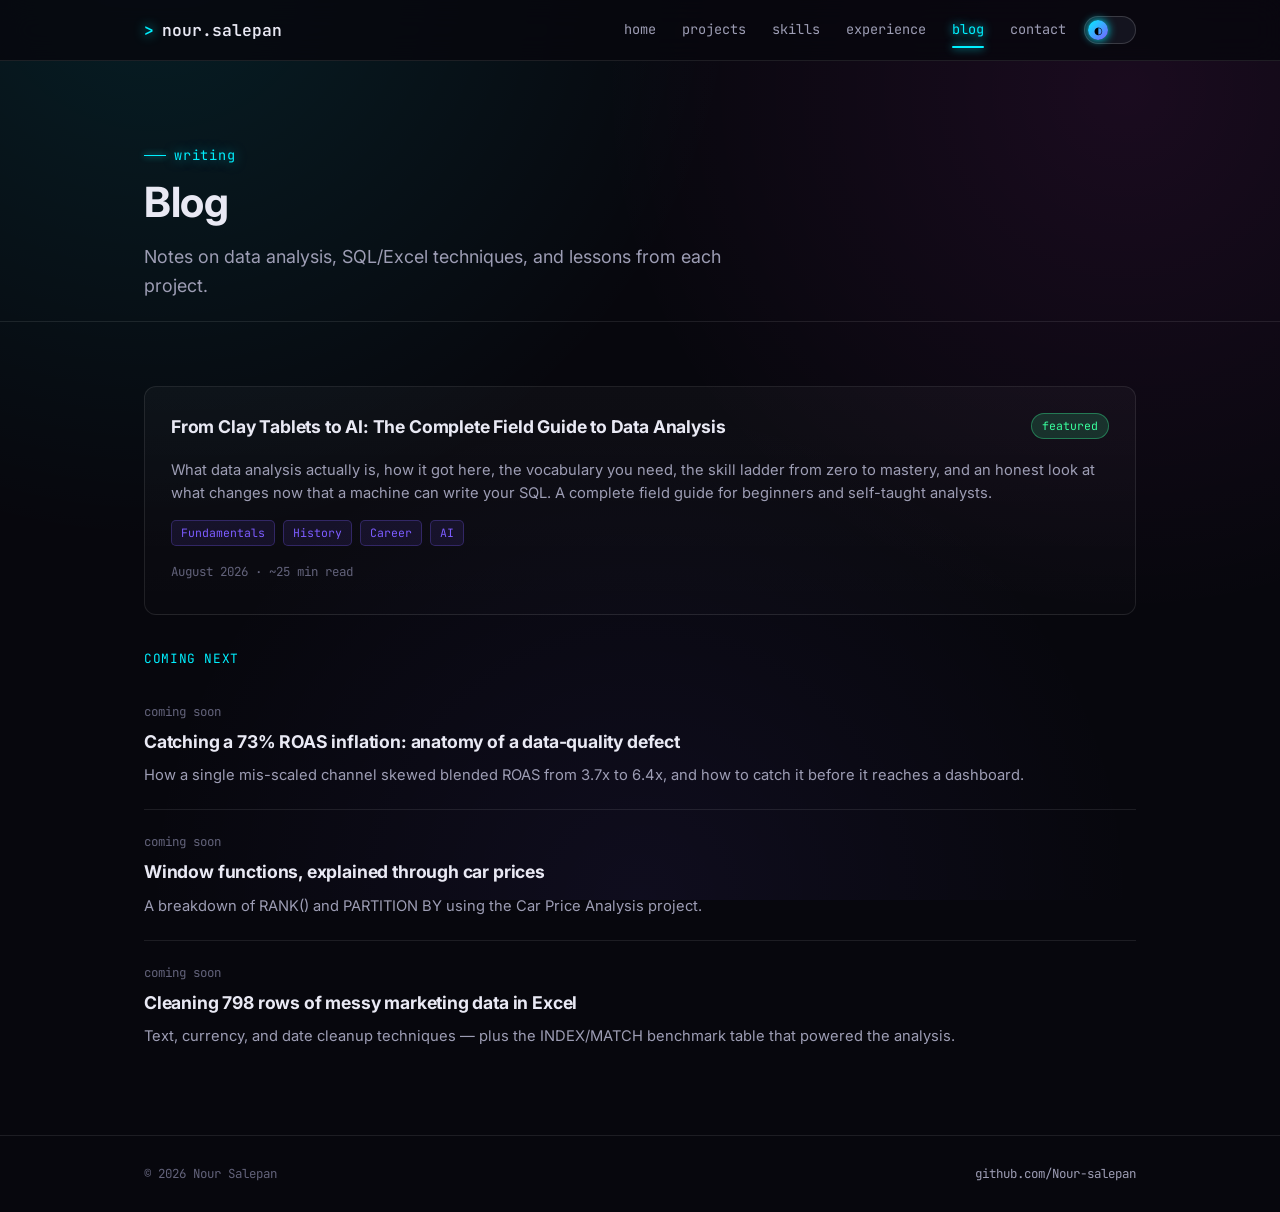
==== blog.html @ 328313ba "added some files" ====
<!DOCTYPE html>
<html lang="en">
<head>
<meta charset="UTF-8">
<meta name="viewport" content="width=device-width, initial-scale=1.0">
<title>Blog — Nour Salepan</title>
<script>(function(){var t=localStorage.getItem('theme');if(t)document.documentElement.setAttribute('data-theme',t);})();</script>
<link rel="preconnect" href="https://fonts.googleapis.com">
<link href="https://fonts.googleapis.com/css2?family=Inter:wght@400;500;600;700;800&family=JetBrains+Mono:wght@400;500;600;700&display=swap" rel="stylesheet">
<link rel="stylesheet" href="styles.css">
</head>
<body>

<header>
  <div class="nav-wrap">
    <a href="index.html" class="logo"><span class="prompt">&gt;</span> nour.salepan</a>
    <button class="nav-toggle" id="navToggle" aria-label="Toggle menu">menu</button>
    <nav>
      <ul id="navList">
        <li><a href="index.html">home</a></li>
        <li><a href="projects.html">projects</a></li>
        <li><a href="skills.html">skills</a></li>
        <li><a href="experience.html">experience</a></li>
        <li><a href="blog.html" class="active">blog</a></li>
        <li><a href="contact.html">contact</a></li>
      </ul>
      <button class="theme-toggle" id="themeToggle" aria-label="Toggle theme"><span class="knob">◐</span></button>
    </nav>
  </div>
</header>

<main>
  <section class="hero" style="padding-bottom: 20px;">
    <div class="container">
      <div class="eyebrow">writing</div>
      <h1>Blog</h1>
      <p class="lead">Notes on data analysis, SQL/Excel techniques, and lessons from each project.</p>
    </div>
  </section>

  <section style="border-bottom: none;">
    <div class="container">

      <a href="post-complete-guide.html" class="card" style="display: block; margin-bottom: 34px;">
        <div class="card-header">
          <h3>From Clay Tablets to AI: The Complete Field Guide to Data Analysis</h3>
          <span class="status">featured</span>
        </div>
        <p>
          What data analysis actually is, how it got here, the vocabulary you need, the skill
          ladder from zero to mastery, and an honest look at what changes now that a machine
          can write your SQL. A complete field guide for beginners and self-taught analysts.
        </p>
        <div class="tag-list">
          <span class="tag-chip">Fundamentals</span>
          <span class="tag-chip">History</span>
          <span class="tag-chip">Career</span>
          <span class="tag-chip">AI</span>
        </div>
        <div class="blog-date">August 2026 · ~25 min read</div>
      </a>

      <div class="case-section-title">Coming next</div>
      <div>
        <div class="blog-item">
          <div class="blog-date">coming soon</div>
          <h3>Catching a 73% ROAS inflation: anatomy of a data-quality defect</h3>
          <p style="font-size: 0.92rem;">How a single mis-scaled channel skewed blended ROAS from 3.7x to 6.4x, and how to catch it before it reaches a dashboard.</p>
        </div>
        <div class="blog-item">
          <div class="blog-date">coming soon</div>
          <h3>Window functions, explained through car prices</h3>
          <p style="font-size: 0.92rem;">A breakdown of RANK() and PARTITION BY using the Car Price Analysis project.</p>
        </div>
        <div class="blog-item">
          <div class="blog-date">coming soon</div>
          <h3>Cleaning 798 rows of messy marketing data in Excel</h3>
          <p style="font-size: 0.92rem;">Text, currency, and date cleanup techniques — plus the INDEX/MATCH benchmark table that powered the analysis.</p>
        </div>
      </div>

    </div>
  </section>
</main>

<footer>
  <div class="container footer-wrap">
    <span>© 2026 Nour Salepan</span>
    <span><a href="https://github.com/Nour-salepan" target="_blank" rel="noopener">github.com/Nour-salepan</a></span>
  </div>
</footer>

<script src="theme.js"></script>
</body>
</html>
---- styles.css ----
/* ===== Nour Salepan — Portfolio | Neon Theme (Light + Dark) ===== */

:root {
  --mono: "JetBrains Mono", "Fira Code", ui-monospace, SFMono-Regular, Menlo, Consolas, monospace;
  --sans: "Inter", -apple-system, BlinkMacSystemFont, "Segoe UI", sans-serif;
  --radius: 12px;
  --max-width: 1040px;

  /* Dark theme (default) */
  --bg: #07070d;
  --bg-alt: #0b0b16;
  --surface: #10101c;
  --surface-2: #14141f;
  --border: rgba(255, 255, 255, 0.09);
  --border-strong: rgba(255, 255, 255, 0.16);
  --text: #e9e9f4;
  --text-dim: #9d9db4;
  --text-faint: #62627a;

  --accent: #00f0ff;      /* cyan */
  --accent-2: #ff3df5;    /* magenta */
  --accent-3: #7c5cff;    /* violet */
  --accent-4: #39ff9d;    /* green */

  --glow-accent: 0 0 20px rgba(0, 240, 255, 0.35);
  --glow-accent-2: 0 0 20px rgba(255, 61, 245, 0.3);
  --glow-soft: 0 0 40px rgba(0, 240, 255, 0.12);

  --card-bg: linear-gradient(180deg, rgba(255,255,255,0.03), rgba(255,255,255,0.01));
}

html[data-theme="light"] {
  --bg: #f3f4fb;
  --bg-alt: #ffffff;
  --surface: #ffffff;
  --surface-2: #f8f8ff;
  --border: rgba(20, 20, 40, 0.1);
  --border-strong: rgba(20, 20, 40, 0.18);
  --text: #14141f;
  --text-dim: #4c4d63;
  --text-faint: #83849c;

  --accent: #0891b2;
  --accent-2: #c026d3;
  --accent-3: #6d28d9;
  --accent-4: #059669;

  --glow-accent: 0 0 20px rgba(8, 145, 178, 0.18);
  --glow-accent-2: 0 0 20px rgba(192, 38, 211, 0.15);
  --glow-soft: 0 0 40px rgba(8, 145, 178, 0.08);

  --card-bg: linear-gradient(180deg, rgba(20,20,40,0.02), rgba(20,20,40,0.005));
}

* { box-sizing: border-box; margin: 0; padding: 0; }

html { scroll-behavior: smooth; }

body {
  background: var(--bg);
  background-image:
    radial-gradient(circle at 12% -5%, rgba(0, 240, 255, 0.10) 0%, transparent 40%),
    radial-gradient(circle at 88% 10%, rgba(255, 61, 245, 0.08) 0%, transparent 38%),
    radial-gradient(circle at 50% 100%, rgba(124, 92, 255, 0.07) 0%, transparent 45%);
  background-attachment: fixed;
  color: var(--text);
  font-family: var(--sans);
  line-height: 1.6;
  min-height: 100vh;
  display: flex;
  flex-direction: column;
  transition: background-color 0.3s ease, color 0.3s ease;
}

a { color: inherit; text-decoration: none; }

.container {
  max-width: var(--max-width);
  margin: 0 auto;
  padding: 0 24px;
  width: 100%;
}

::selection { background: var(--accent); color: #06060c; }

/* ===== Header / Nav ===== */
header {
  border-bottom: 1px solid var(--border);
  background: color-mix(in srgb, var(--bg) 80%, transparent);
  backdrop-filter: blur(14px);
  position: sticky;
  top: 0;
  z-index: 100;
}

.nav-wrap {
  max-width: var(--max-width);
  margin: 0 auto;
  padding: 16px 24px;
  display: flex;
  align-items: center;
  justify-content: space-between;
  gap: 16px;
}

.logo {
  font-family: var(--mono);
  font-size: 1.02rem;
  font-weight: 600;
  color: var(--text);
  display: flex;
  align-items: center;
  gap: 8px;
  white-space: nowrap;
}

.logo .prompt {
  color: var(--accent);
  text-shadow: 0 0 12px var(--accent);
}

nav { display: flex; align-items: center; gap: 18px; }

nav ul {
  list-style: none;
  display: flex;
  gap: 26px;
  font-family: var(--mono);
  font-size: 0.85rem;
}

nav a {
  color: var(--text-dim);
  transition: color 0.15s ease;
  position: relative;
  padding: 4px 0;
}

nav a:hover { color: var(--text); }

nav a.active { color: var(--accent); text-shadow: 0 0 10px var(--accent); }

nav a.active::after {
  content: "";
  position: absolute;
  left: 0;
  right: 0;
  bottom: -6px;
  height: 2px;
  background: var(--accent);
  border-radius: 2px;
  box-shadow: 0 0 8px var(--accent);
}

.nav-toggle {
  display: none;
  background: none;
  border: 1px solid var(--border);
  color: var(--text);
  border-radius: 6px;
  padding: 6px 10px;
  font-family: var(--mono);
  cursor: pointer;
}

/* Theme toggle switch */
.theme-toggle {
  position: relative;
  width: 52px;
  height: 28px;
  border-radius: 20px;
  border: 1px solid var(--border-strong);
  background: var(--surface-2);
  cursor: pointer;
  flex-shrink: 0;
  display: flex;
  align-items: center;
  padding: 3px;
  transition: box-shadow 0.2s ease;
}

.theme-toggle:hover { box-shadow: var(--glow-accent); }

.theme-toggle .knob {
  width: 20px;
  height: 20px;
  border-radius: 50%;
  background: linear-gradient(135deg, var(--accent), var(--accent-3));
  box-shadow: 0 0 10px var(--accent);
  transition: transform 0.25s cubic-bezier(.4,0,.2,1);
  display: flex;
  align-items: center;
  justify-content: center;
  font-size: 0.65rem;
}

html[data-theme="light"] .theme-toggle .knob { transform: translateX(24px); }

/* ===== Main / sections ===== */
main { flex: 1; }

section {
  padding: 64px 0;
  border-bottom: 1px solid var(--border);
}

section:last-of-type { border-bottom: none; }

.eyebrow {
  font-family: var(--mono);
  color: var(--accent);
  font-size: 0.85rem;
  letter-spacing: 0.06em;
  margin-bottom: 12px;
  display: flex;
  align-items: center;
  gap: 8px;
  text-shadow: 0 0 12px color-mix(in srgb, var(--accent) 50%, transparent);
}

.eyebrow::before {
  content: "";
  width: 22px;
  height: 1px;
  background: var(--accent);
  box-shadow: 0 0 6px var(--accent);
}

h1, h2, h3 {
  font-weight: 700;
  letter-spacing: -0.01em;
  color: var(--text);
}

h1 { font-size: 2.6rem; line-height: 1.12; margin-bottom: 18px; }
h2 { font-size: 1.7rem; margin-bottom: 28px; }
h3 { font-size: 1.1rem; margin-bottom: 8px; }

p { color: var(--text-dim); }

.lead {
  font-size: 1.12rem;
  color: var(--text-dim);
  max-width: 640px;
}

.gradient-text {
  background: linear-gradient(90deg, var(--accent), var(--accent-3) 45%, var(--accent-2));
  background-size: 200% auto;
  -webkit-background-clip: text;
  background-clip: text;
  color: transparent;
  animation: gradientShift 6s ease-in-out infinite;
}

@keyframes gradientShift {
  0%, 100% { background-position: 0% center; }
  50% { background-position: 100% center; }
}

@keyframes fadeInUp {
  from { opacity: 0; transform: translateY(14px); }
  to { opacity: 1; transform: translateY(0); }
}

.fade-in { animation: fadeInUp 0.6s ease both; }

@keyframes floatY {
  0%, 100% { transform: translateY(0px); }
  50% { transform: translateY(-8px); }
}

@keyframes pulseGlow {
  0%, 100% { opacity: 0.5; }
  50% { opacity: 1; }
}

/* ===== Hero ===== */
.hero {
  padding: 84px 0 60px;
  position: relative;
}

.hero .tag {
  font-family: var(--mono);
  color: var(--accent);
  font-size: 0.95rem;
  margin-bottom: 16px;
}

.hero .location {
  font-family: var(--mono);
  font-size: 0.82rem;
  color: var(--text-faint);
  margin-top: 22px;
  display: flex;
  align-items: center;
  gap: 8px;
}

.dot-live {
  width: 7px;
  height: 7px;
  border-radius: 50%;
  background: var(--accent-4);
  box-shadow: 0 0 8px var(--accent-4);
  animation: pulseGlow 2s ease-in-out infinite;
}

.btn-row {
  display: flex;
  gap: 14px;
  margin-top: 32px;
  flex-wrap: wrap;
}

.btn {
  font-family: var(--mono);
  font-size: 0.88rem;
  padding: 12px 22px;
  border-radius: var(--radius);
  border: 1px solid var(--border-strong);
  transition: all 0.2s ease;
  display: inline-flex;
  align-items: center;
  gap: 8px;
  position: relative;
  overflow: hidden;
}

.btn-primary {
  background: linear-gradient(135deg, var(--accent), var(--accent-3));
  color: #050508;
  border-color: transparent;
  font-weight: 700;
  box-shadow: 0 0 0 rgba(0,240,255,0);
}

.btn-primary:hover {
  box-shadow: 0 0 26px color-mix(in srgb, var(--accent) 55%, transparent);
  transform: translateY(-2px);
}

.btn-outline { color: var(--text); }

.btn-outline:hover {
  border-color: var(--accent);
  color: var(--accent);
  box-shadow: var(--glow-accent);
  transform: translateY(-2px);
}

/* Stat strip */
.stat-grid {
  display: grid;
  grid-template-columns: repeat(4, 1fr);
  gap: 16px;
  margin-top: 52px;
}

.stat-card {
  background: var(--card-bg);
  border: 1px solid var(--border);
  border-radius: var(--radius);
  padding: 20px 18px;
  text-align: left;
  transition: border-color 0.2s ease, transform 0.2s ease, box-shadow 0.2s ease;
}

.stat-card:hover {
  transform: translateY(-3px);
  border-color: color-mix(in srgb, var(--accent) 45%, var(--border));
  box-shadow: var(--glow-soft);
}

.stat-num {
  font-family: var(--mono);
  font-size: 1.5rem;
  font-weight: 700;
  color: var(--accent);
  text-shadow: 0 0 16px color-mix(in srgb, var(--accent) 45%, transparent);
}

.stat-label {
  font-size: 0.78rem;
  color: var(--text-faint);
  margin-top: 4px;
  font-family: var(--mono);
}

/* ===== Cards / grids ===== */
.grid {
  display: grid;
  grid-template-columns: repeat(2, 1fr);
  gap: 20px;
}

.card {
  background: var(--card-bg);
  border: 1px solid var(--border);
  border-radius: var(--radius);
  padding: 26px;
  transition: border-color 0.2s ease, transform 0.2s ease, box-shadow 0.2s ease;
  position: relative;
}

.card:hover {
  border-color: color-mix(in srgb, var(--accent) 50%, var(--border));
  transform: translateY(-4px);
  box-shadow: var(--glow-soft);
}

.card-header {
  display: flex;
  justify-content: space-between;
  align-items: flex-start;
  margin-bottom: 10px;
  gap: 10px;
}

.card .status {
  font-family: var(--mono);
  font-size: 0.72rem;
  padding: 3px 10px;
  border-radius: 20px;
  background: color-mix(in srgb, var(--accent-4) 15%, transparent);
  color: var(--accent-4);
  border: 1px solid color-mix(in srgb, var(--accent-4) 35%, transparent);
  white-space: nowrap;
}

.card .status.ongoing {
  background: color-mix(in srgb, var(--accent-3) 15%, transparent);
  color: var(--accent-3);
  border-color: color-mix(in srgb, var(--accent-3) 35%, transparent);
}

.card p { font-size: 0.92rem; margin-bottom: 14px; }

.tag-list {
  display: flex;
  flex-wrap: wrap;
  gap: 8px;
  margin-bottom: 16px;
}

.tag-chip {
  font-family: var(--mono);
  font-size: 0.72rem;
  color: var(--accent-3);
  background: color-mix(in srgb, var(--accent-3) 10%, transparent);
  border: 1px solid color-mix(in srgb, var(--accent-3) 28%, transparent);
  padding: 3px 9px;
  border-radius: 5px;
  transition: box-shadow 0.15s ease;
}

.tag-chip:hover { box-shadow: 0 0 10px color-mix(in srgb, var(--accent-3) 45%, transparent); }

.card-links { display: flex; gap: 16px; flex-wrap: wrap; }

.card-links a {
  font-family: var(--mono);
  font-size: 0.82rem;
  color: var(--text);
  border-bottom: 1px solid var(--text-faint);
  padding-bottom: 1px;
  transition: color 0.15s ease, border-color 0.15s ease, text-shadow 0.15s ease;
}

.card-links a:hover {
  color: var(--accent);
  border-color: var(--accent);
  text-shadow: 0 0 10px color-mix(in srgb, var(--accent) 60%, transparent);
}

/* ===== Case study / project detail ===== */
.case-study {
  background: var(--card-bg);
  border: 1px solid var(--border);
  border-radius: 16px;
  padding: 36px;
  margin-bottom: 32px;
  position: relative;
  overflow: hidden;
}

.case-study::before {
  content: "";
  position: absolute;
  top: -60%;
  right: -20%;
  width: 60%;
  height: 220%;
  background: radial-gradient(circle, color-mix(in srgb, var(--accent) 12%, transparent), transparent 70%);
  pointer-events: none;
}

.case-header {
  display: flex;
  justify-content: space-between;
  align-items: flex-start;
  gap: 16px;
  margin-bottom: 8px;
  flex-wrap: wrap;
}

.case-header h3 { font-size: 1.35rem; margin-bottom: 4px; }

.case-meta {
  font-family: var(--mono);
  font-size: 0.78rem;
  color: var(--text-faint);
  margin-bottom: 20px;
}

.metrics-grid {
  display: grid;
  grid-template-columns: repeat(4, 1fr);
  gap: 14px;
  margin: 24px 0;
}

.metric-box {
  background: var(--surface-2);
  border: 1px solid var(--border);
  border-radius: 10px;
  padding: 16px 14px;
  text-align: center;
  transition: transform 0.2s ease, box-shadow 0.2s ease;
}

.metric-box:hover {
  transform: translateY(-3px) scale(1.02);
  box-shadow: var(--glow-soft);
}

.metric-num {
  font-family: var(--mono);
  font-weight: 700;
  font-size: 1.3rem;
  color: var(--accent-2);
  text-shadow: 0 0 14px color-mix(in srgb, var(--accent-2) 45%, transparent);
  display: block;
}

.metric-label {
  font-size: 0.72rem;
  color: var(--text-faint);
  margin-top: 4px;
}

.case-section-title {
  font-family: var(--mono);
  font-size: 0.8rem;
  color: var(--accent);
  text-transform: uppercase;
  letter-spacing: 0.05em;
  margin: 22px 0 10px;
}

.finding-list {
  list-style: none;
  display: flex;
  flex-direction: column;
  gap: 12px;
}

.finding-list li {
  padding-left: 22px;
  position: relative;
  font-size: 0.93rem;
  color: var(--text-dim);
}

.finding-list li::before {
  content: "▹";
  position: absolute;
  left: 0;
  color: var(--accent);
  text-shadow: 0 0 8px var(--accent);
}

.finding-list strong { color: var(--text); }

.callout {
  background: color-mix(in srgb, var(--accent-2) 8%, var(--surface-2));
  border: 1px solid color-mix(in srgb, var(--accent-2) 30%, transparent);
  border-radius: 10px;
  padding: 16px 18px;
  margin: 18px 0;
  font-size: 0.9rem;
}

.callout strong { color: var(--accent-2); }

/* ===== Skills page ===== */
.tool-grid {
  display: grid;
  grid-template-columns: repeat(3, 1fr);
  gap: 20px;
  margin-bottom: 20px;
}

.tool-card {
  background: var(--card-bg);
  border: 1px solid var(--border);
  border-radius: var(--radius);
  padding: 26px 22px;
  transition: transform 0.25s cubic-bezier(.4,0,.2,1), border-color 0.25s ease, box-shadow 0.25s ease;
  position: relative;
  overflow: hidden;
}

.tool-card::after {
  content: "";
  position: absolute;
  inset: 0;
  border-radius: inherit;
  padding: 1px;
  background: linear-gradient(135deg, var(--accent), transparent 40%, var(--accent-2));
  -webkit-mask: linear-gradient(#000 0 0) content-box, linear-gradient(#000 0 0);
  -webkit-mask-composite: xor;
  mask-composite: exclude;
  opacity: 0;
  transition: opacity 0.25s ease;
  pointer-events: none;
}

.tool-card:hover {
  transform: translateY(-6px);
  box-shadow: var(--glow-soft);
}

.tool-card:hover::after { opacity: 1; }

.tool-icon {
  width: 44px;
  height: 44px;
  border-radius: 10px;
  display: flex;
  align-items: center;
  justify-content: center;
  font-family: var(--mono);
  font-weight: 700;
  font-size: 1.1rem;
  margin-bottom: 16px;
  background: color-mix(in srgb, var(--accent) 14%, transparent);
  color: var(--accent);
  border: 1px solid color-mix(in srgb, var(--accent) 30%, transparent);
  transition: transform 0.3s ease, box-shadow 0.3s ease;
}

.tool-card:hover .tool-icon {
  transform: rotate(-6deg) scale(1.08);
  box-shadow: 0 0 20px color-mix(in srgb, var(--accent) 50%, transparent);
}

.tool-card h3 { font-size: 1.05rem; }

.tool-card p { font-size: 0.86rem; margin-bottom: 14px; }

.proficiency {
  height: 5px;
  border-radius: 4px;
  background: var(--border);
  overflow: hidden;
  margin-top: 12px;
}

.proficiency-fill {
  height: 100%;
  border-radius: 4px;
  background: linear-gradient(90deg, var(--accent), var(--accent-3));
  box-shadow: 0 0 10px color-mix(in srgb, var(--accent) 50%, transparent);
  width: 0%;
  transition: width 1.1s cubic-bezier(.4,0,.2,1);
}

.proficiency-label {
  display: flex;
  justify-content: space-between;
  font-family: var(--mono);
  font-size: 0.68rem;
  color: var(--text-faint);
  margin-top: 6px;
}

.skill-group { margin-bottom: 36px; }

.skill-group h3 {
  font-family: var(--mono);
  color: var(--accent);
  font-size: 0.95rem;
  margin-bottom: 16px;
}

.pill-row {
  display: flex;
  flex-wrap: wrap;
  gap: 10px;
}

.pill {
  font-family: var(--mono);
  font-size: 0.85rem;
  background: var(--surface);
  border: 1px solid var(--border);
  padding: 9px 15px;
  border-radius: 8px;
  color: var(--text);
  transition: all 0.2s ease;
  cursor: default;
}

.pill:hover {
  border-color: var(--accent);
  color: var(--accent);
  box-shadow: var(--glow-accent);
  transform: translateY(-2px);
}

/* ===== Experience / timeline ===== */
.timeline-item {
  padding: 26px 0;
  border-bottom: 1px solid var(--border);
  display: grid;
  grid-template-columns: 170px 1fr;
  gap: 24px;
  position: relative;
}

.timeline-item:last-child { border-bottom: none; }

.timeline-date {
  font-family: var(--mono);
  color: var(--text-faint);
  font-size: 0.8rem;
  display: flex;
  align-items: flex-start;
  gap: 8px;
}

.timeline-date::before {
  content: "";
  width: 8px;
  height: 8px;
  border-radius: 50%;
  background: var(--accent);
  box-shadow: 0 0 8px var(--accent);
  margin-top: 5px;
  flex-shrink: 0;
}

.timeline-role { font-weight: 700; color: var(--text); margin-bottom: 4px; font-size: 1.02rem; }

.timeline-org { color: var(--accent); font-size: 0.9rem; margin-bottom: 10px; font-family: var(--mono); }

.timeline-item ul {
  margin-top: 8px;
  padding-left: 18px;
  display: flex;
  flex-direction: column;
  gap: 6px;
}

.timeline-item ul li { font-size: 0.9rem; color: var(--text-dim); }

.badge-row {
  display: flex;
  flex-wrap: wrap;
  gap: 10px;
  margin-top: 10px;
}

.badge {
  font-family: var(--mono);
  font-size: 0.75rem;
  padding: 5px 12px;
  border-radius: 20px;
  border: 1px solid color-mix(in srgb, var(--accent-4) 35%, transparent);
  color: var(--accent-4);
  background: color-mix(in srgb, var(--accent-4) 10%, transparent);
}

.lang-row { display: flex; gap: 28px; margin-top: 8px; flex-wrap: wrap; }

.lang-item { display: flex; flex-direction: column; gap: 6px; min-width: 160px; }

.lang-name { font-family: var(--mono); font-size: 0.88rem; color: var(--text); }

.lang-level { font-size: 0.76rem; color: var(--text-faint); }

.placeholder-note {
  font-family: var(--mono);
  font-size: 0.82rem;
  color: var(--text-faint);
  background: var(--surface);
  border: 1px dashed var(--border-strong);
  border-radius: var(--radius);
  padding: 18px 20px;
  margin-top: 8px;
}

/* ===== Blog ===== */
.blog-item {
  padding: 22px 0;
  border-bottom: 1px solid var(--border);
}

.blog-item:last-child { border-bottom: none; }

.blog-date {
  font-family: var(--mono);
  font-size: 0.78rem;
  color: var(--text-faint);
  margin-bottom: 6px;
}

/* ===== Contact ===== */
.contact-grid {
  display: grid;
  grid-template-columns: 1fr 1fr;
  gap: 18px;
  margin-top: 30px;
}

.contact-card {
  background: var(--card-bg);
  border: 1px solid var(--border);
  border-radius: var(--radius);
  padding: 22px;
  display: flex;
  align-items: center;
  gap: 14px;
  transition: all 0.2s ease;
}

.contact-card:hover {
  border-color: color-mix(in srgb, var(--accent) 50%, var(--border));
  box-shadow: var(--glow-soft);
  transform: translateY(-3px);
}

.contact-icon {
  font-family: var(--mono);
  color: var(--accent);
  font-size: 1.2rem;
  width: 42px;
  height: 42px;
  border-radius: 10px;
  display: flex;
  align-items: center;
  justify-content: center;
  background: color-mix(in srgb, var(--accent) 12%, transparent);
  border: 1px solid color-mix(in srgb, var(--accent) 30%, transparent);
  flex-shrink: 0;
}

.contact-label {
  font-family: var(--mono);
  font-size: 0.72rem;
  color: var(--text-faint);
  margin-bottom: 3px;
}

.contact-value { color: var(--text); font-size: 0.94rem; }

.availability-banner {
  margin-top: 36px;
  background: linear-gradient(120deg, color-mix(in srgb, var(--accent) 10%, transparent), color-mix(in srgb, var(--accent-2) 8%, transparent));
  border: 1px solid var(--border);
  border-radius: var(--radius);
  padding: 20px 24px;
  display: flex;
  align-items: center;
  gap: 12px;
  font-family: var(--mono);
  font-size: 0.88rem;
}

/* ===== Footer ===== */
footer {
  border-top: 1px solid var(--border);
  padding: 28px 0;
}

.footer-wrap {
  display: flex;
  justify-content: space-between;
  align-items: center;
  font-family: var(--mono);
  font-size: 0.78rem;
  color: var(--text-faint);
}

.footer-wrap a { color: var(--text-dim); }
.footer-wrap a:hover { color: var(--accent); }

/* ===== Responsive ===== */
@media (max-width: 820px) {
  .tool-grid { grid-template-columns: repeat(2, 1fr); }
  .metrics-grid { grid-template-columns: repeat(2, 1fr); }
  .stat-grid { grid-template-columns: repeat(2, 1fr); }
}

@media (max-width: 720px) {
  .grid { grid-template-columns: 1fr; }
  .contact-grid { grid-template-columns: 1fr; }
  .tool-grid { grid-template-columns: 1fr; }
  .timeline-item { grid-template-columns: 1fr; gap: 6px; }
  h1 { font-size: 1.9rem; }
  .case-study { padding: 24px 18px; }
  nav ul {
    position: absolute;
    top: 100%;
    left: 0;
    right: 0;
    background: var(--bg-alt);
    border-bottom: 1px solid var(--border);
    flex-direction: column;
    padding: 16px 24px;
    display: none;
    gap: 16px;
  }
  nav ul.open { display: flex; }
  .nav-toggle { display: block; }
  .footer-wrap { flex-direction: column; gap: 10px; text-align: center; }
}
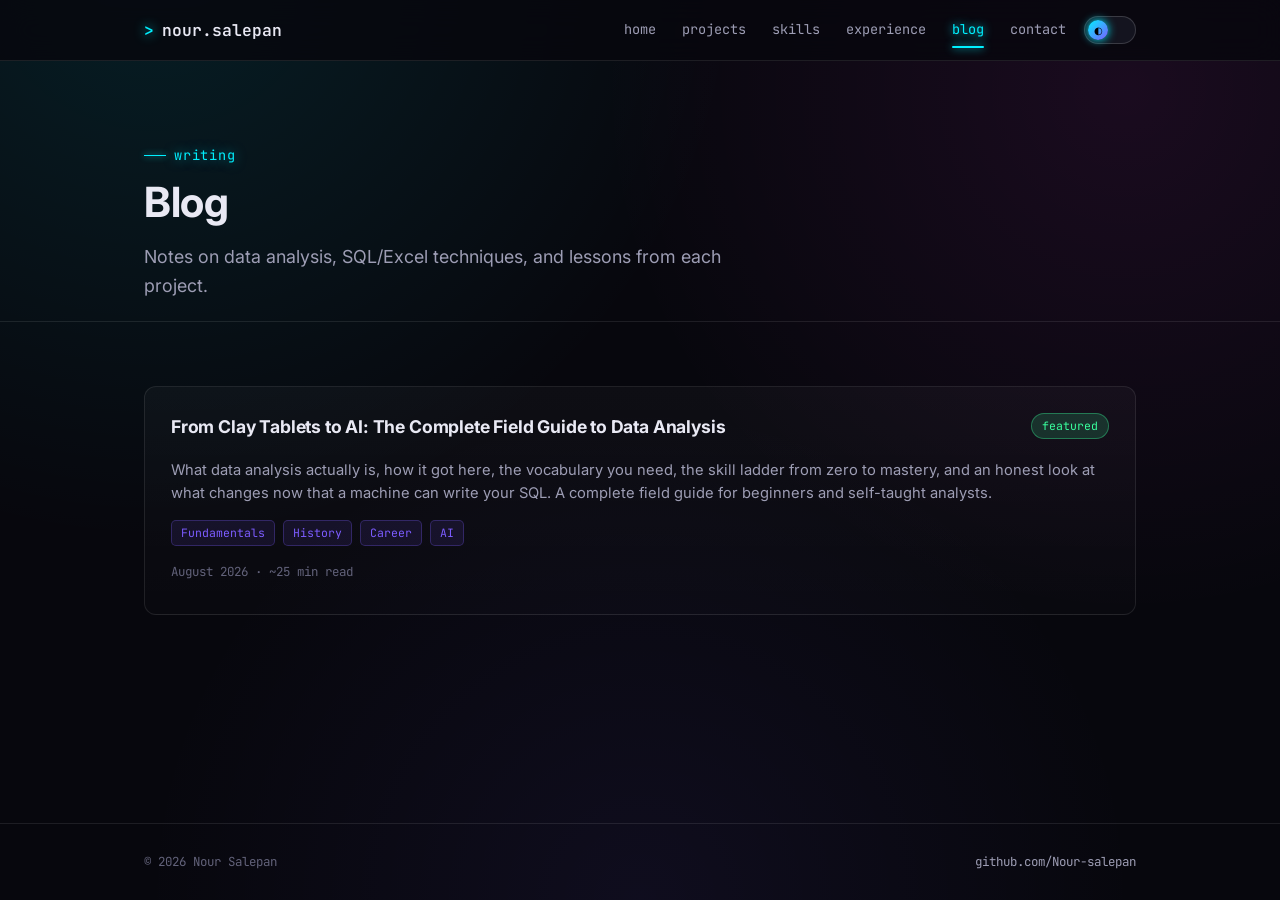
==== commit de35be65: "updated some files" ====
--- a/blog.html
+++ b/blog.html
@@ -57,27 +57,8 @@
           <span class="tag-chip">Career</span>
           <span class="tag-chip">AI</span>
         </div>
-        <div class="blog-date">August 2026 · ~25 min read</div>
+        <div class="blog-date" style="font-family: var(--mono); font-size: 0.78rem; color: var(--text-faint);">August 2026 · ~25 min read</div>
       </a>
-
-      <div class="case-section-title">Coming next</div>
-      <div>
-        <div class="blog-item">
-          <div class="blog-date">coming soon</div>
-          <h3>Catching a 73% ROAS inflation: anatomy of a data-quality defect</h3>
-          <p style="font-size: 0.92rem;">How a single mis-scaled channel skewed blended ROAS from 3.7x to 6.4x, and how to catch it before it reaches a dashboard.</p>
-        </div>
-        <div class="blog-item">
-          <div class="blog-date">coming soon</div>
-          <h3>Window functions, explained through car prices</h3>
-          <p style="font-size: 0.92rem;">A breakdown of RANK() and PARTITION BY using the Car Price Analysis project.</p>
-        </div>
-        <div class="blog-item">
-          <div class="blog-date">coming soon</div>
-          <h3>Cleaning 798 rows of messy marketing data in Excel</h3>
-          <p style="font-size: 0.92rem;">Text, currency, and date cleanup techniques — plus the INDEX/MATCH benchmark table that powered the analysis.</p>
-        </div>
-      </div>
 
     </div>
   </section>
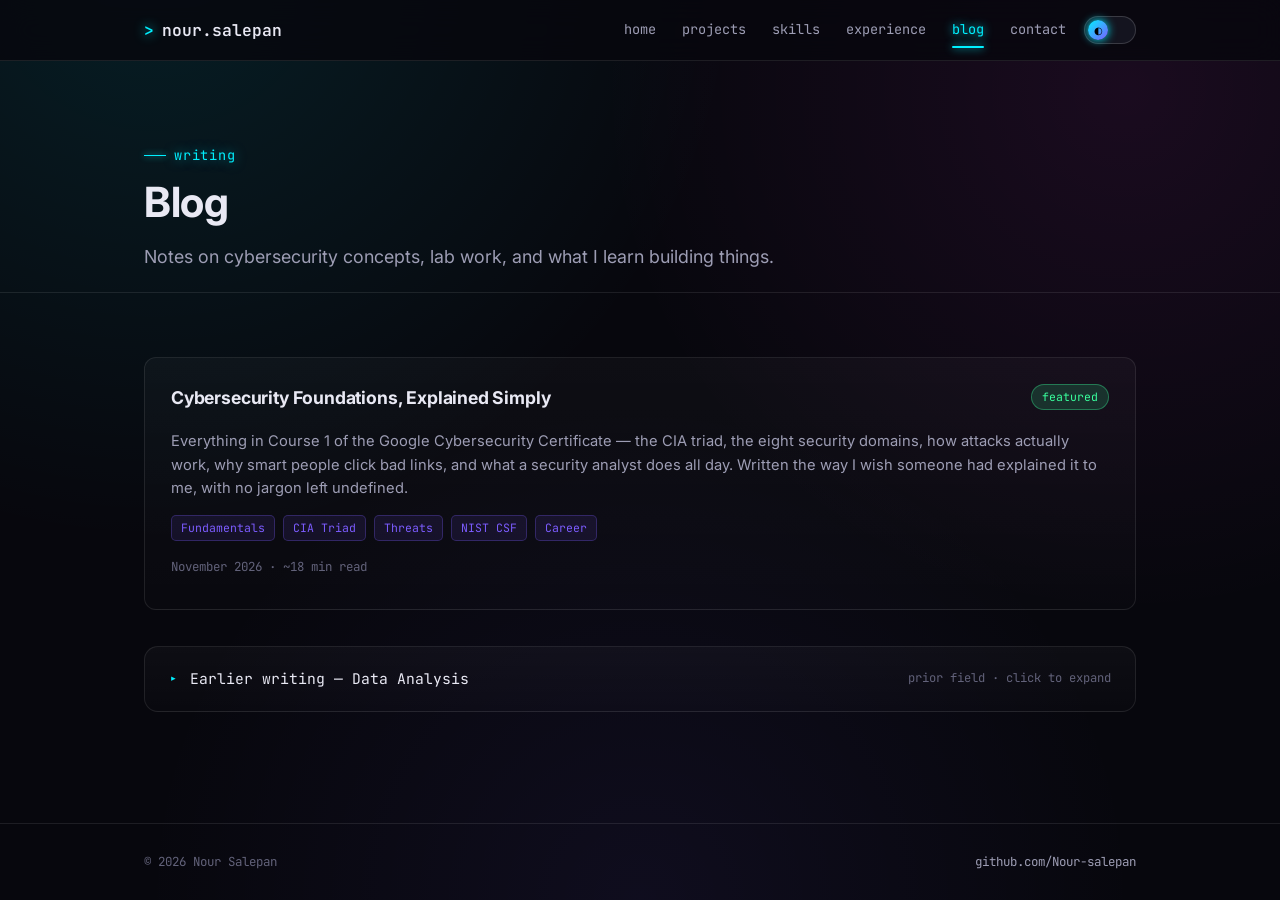
==== commit 9afe7ba8: "Reposition portfolio to cybersecurity; add Nmap and DVWA work, foundations post" ====
--- a/blog.html
+++ b/blog.html
@@ -4,6 +4,7 @@
 <meta charset="UTF-8">
 <meta name="viewport" content="width=device-width, initial-scale=1.0">
 <title>Blog — Nour Salepan</title>
+<meta name="description" content="Writing on cybersecurity fundamentals, lab work and lessons from each project.">
 <script>(function(){var t=localStorage.getItem('theme');if(t)document.documentElement.setAttribute('data-theme',t);})();</script>
 <link rel="preconnect" href="https://fonts.googleapis.com">
 <link href="https://fonts.googleapis.com/css2?family=Inter:wght@400;500;600;700;800&family=JetBrains+Mono:wght@400;500;600;700&display=swap" rel="stylesheet">
@@ -34,31 +35,57 @@
     <div class="container">
       <div class="eyebrow">writing</div>
       <h1>Blog</h1>
-      <p class="lead">Notes on data analysis, SQL/Excel techniques, and lessons from each project.</p>
+      <p class="lead">Notes on cybersecurity concepts, lab work, and what I learn building things.</p>
     </div>
   </section>
 
   <section style="border-bottom: none;">
     <div class="container">
 
-      <a href="post-complete-guide.html" class="card" style="display: block; margin-bottom: 34px;">
+      <a href="post-cyber-foundations.html" class="card" style="display: block; margin-bottom: 20px;">
         <div class="card-header">
-          <h3>From Clay Tablets to AI: The Complete Field Guide to Data Analysis</h3>
+          <h3>Cybersecurity Foundations, Explained Simply</h3>
           <span class="status">featured</span>
         </div>
         <p>
-          What data analysis actually is, how it got here, the vocabulary you need, the skill
-          ladder from zero to mastery, and an honest look at what changes now that a machine
-          can write your SQL. A complete field guide for beginners and self-taught analysts.
+          Everything in Course 1 of the Google Cybersecurity Certificate — the CIA triad, the
+          eight security domains, how attacks actually work, why smart people click bad links,
+          and what a security analyst does all day. Written the way I wish someone had explained
+          it to me, with no jargon left undefined.
         </p>
         <div class="tag-list">
           <span class="tag-chip">Fundamentals</span>
-          <span class="tag-chip">History</span>
+          <span class="tag-chip">CIA Triad</span>
+          <span class="tag-chip">Threats</span>
+          <span class="tag-chip">NIST CSF</span>
           <span class="tag-chip">Career</span>
-          <span class="tag-chip">AI</span>
         </div>
-        <div class="blog-date" style="font-family: var(--mono); font-size: 0.78rem; color: var(--text-faint);">August 2026 · ~25 min read</div>
+        <div class="blog-date" style="font-family: var(--mono); font-size: 0.78rem; color: var(--text-faint);">
+          November 2026 · ~18 min read
+        </div>
       </a>
+
+      <details class="archive">
+        <summary>
+          Earlier writing — Data Analysis
+          <span class="archive-note">prior field · click to expand</span>
+        </summary>
+        <div class="archive-body">
+          <a href="post-complete-guide.html" class="card" style="display: block; margin-top: 20px;">
+            <div class="card-header">
+              <h3>From Clay Tablets to AI: The Complete Field Guide to Data Analysis</h3>
+            </div>
+            <p>
+              What data analysis is, how it got here, the skill ladder from zero to mastery, and
+              an honest look at what changes now that a machine can write your SQL. Written
+              during my time in analytics.
+            </p>
+            <div class="blog-date" style="font-family: var(--mono); font-size: 0.78rem; color: var(--text-faint);">
+              August 2026 · ~25 min read
+            </div>
+          </a>
+        </div>
+      </details>
 
     </div>
   </section>
--- a/styles.css
+++ b/styles.css
@@ -897,7 +897,142 @@
 .footer-wrap a { color: var(--text-dim); }
 .footer-wrap a:hover { color: var(--accent); }
 
+/* ===== Collapsible archive sections ===== */
+.archive {
+  border: 1px solid var(--border);
+  border-radius: 14px;
+  background: var(--card-bg);
+  margin-top: 36px;
+  overflow: hidden;
+}
+
+.archive > summary {
+  list-style: none;
+  cursor: pointer;
+  padding: 20px 24px;
+  display: flex;
+  align-items: center;
+  gap: 12px;
+  font-family: var(--mono);
+  font-size: 0.92rem;
+  color: var(--text);
+  transition: background 0.15s ease, color 0.15s ease;
+  user-select: none;
+}
+
+.archive > summary::-webkit-details-marker { display: none; }
+
+.archive > summary::before {
+  content: "▸";
+  color: var(--accent);
+  font-size: 0.9rem;
+  transition: transform 0.2s ease;
+  display: inline-block;
+}
+
+.archive[open] > summary::before { transform: rotate(90deg); }
+
+.archive > summary:hover { background: color-mix(in srgb, var(--accent) 6%, transparent); }
+
+.archive > summary .archive-note {
+  margin-left: auto;
+  font-size: 0.76rem;
+  color: var(--text-faint);
+  text-align: right;
+}
+
+.archive-body {
+  padding: 4px 24px 26px;
+  border-top: 1px solid var(--border);
+}
+
+/* ===== Severity badges ===== */
+.sev {
+  font-family: var(--mono);
+  font-size: 0.7rem;
+  padding: 3px 10px;
+  border-radius: 20px;
+  white-space: nowrap;
+  display: inline-block;
+}
+
+.sev-crit { background: rgba(255, 61, 90, 0.14); color: #ff5c78; border: 1px solid rgba(255, 61, 90, 0.4); }
+.sev-high { background: rgba(255, 149, 61, 0.14); color: #ff9a46; border: 1px solid rgba(255, 149, 61, 0.4); }
+.sev-med  { background: rgba(255, 214, 61, 0.14); color: #e0b93a; border: 1px solid rgba(255, 214, 61, 0.4); }
+
+html[data-theme="light"] .sev-crit { color: #c01733; }
+html[data-theme="light"] .sev-high { color: #b35800; }
+html[data-theme="light"] .sev-med  { color: #8a6d00; }
+
+/* Finding rows */
+.finding-row {
+  display: flex;
+  align-items: flex-start;
+  gap: 14px;
+  padding: 14px 0;
+  border-bottom: 1px solid var(--border);
+}
+
+.finding-row:last-child { border-bottom: none; }
+
+.finding-row .f-text { flex: 1; font-size: 0.93rem; color: var(--text-dim); }
+.finding-row .f-text strong { color: var(--text); }
+
+/* Terminal-style block */
+.terminal {
+  background: #0a0a12;
+  border: 1px solid var(--border-strong);
+  border-radius: 10px;
+  padding: 16px 18px;
+  font-family: var(--mono);
+  font-size: 0.82rem;
+  line-height: 1.75;
+  color: #c8ccd8;
+  overflow-x: auto;
+  margin: 18px 0;
+}
+
+html[data-theme="light"] .terminal { background: #15151f; color: #d8dbe6; }
+
+.terminal .prompt-sym { color: var(--accent-4); }
+.terminal .cmt { color: #6b7180; }
+
+/* Workflow steps */
+.flow {
+  display: grid;
+  grid-template-columns: repeat(4, 1fr);
+  gap: 12px;
+  margin: 22px 0;
+}
+
+.flow-step {
+  background: var(--surface-2);
+  border: 1px solid var(--border);
+  border-radius: 10px;
+  padding: 14px 12px;
+  text-align: center;
+  position: relative;
+  transition: border-color 0.2s ease, transform 0.2s ease;
+}
+
+.flow-step:hover { border-color: var(--accent); transform: translateY(-3px); }
+
+.flow-num {
+  font-family: var(--mono);
+  font-size: 0.68rem;
+  color: var(--accent);
+  display: block;
+  margin-bottom: 5px;
+}
+
+.flow-step h4 { font-size: 0.88rem; margin: 0 0 4px; color: var(--text); }
+.flow-step p { font-size: 0.75rem; margin: 0; color: var(--text-faint); font-family: var(--mono); }
+
 /* ===== Responsive ===== */
+@media (max-width: 820px) {
+  .flow { grid-template-columns: repeat(2, 1fr); }
+}
+
 @media (max-width: 820px) {
   .tool-grid { grid-template-columns: repeat(2, 1fr); }
   .metrics-grid { grid-template-columns: repeat(2, 1fr); }
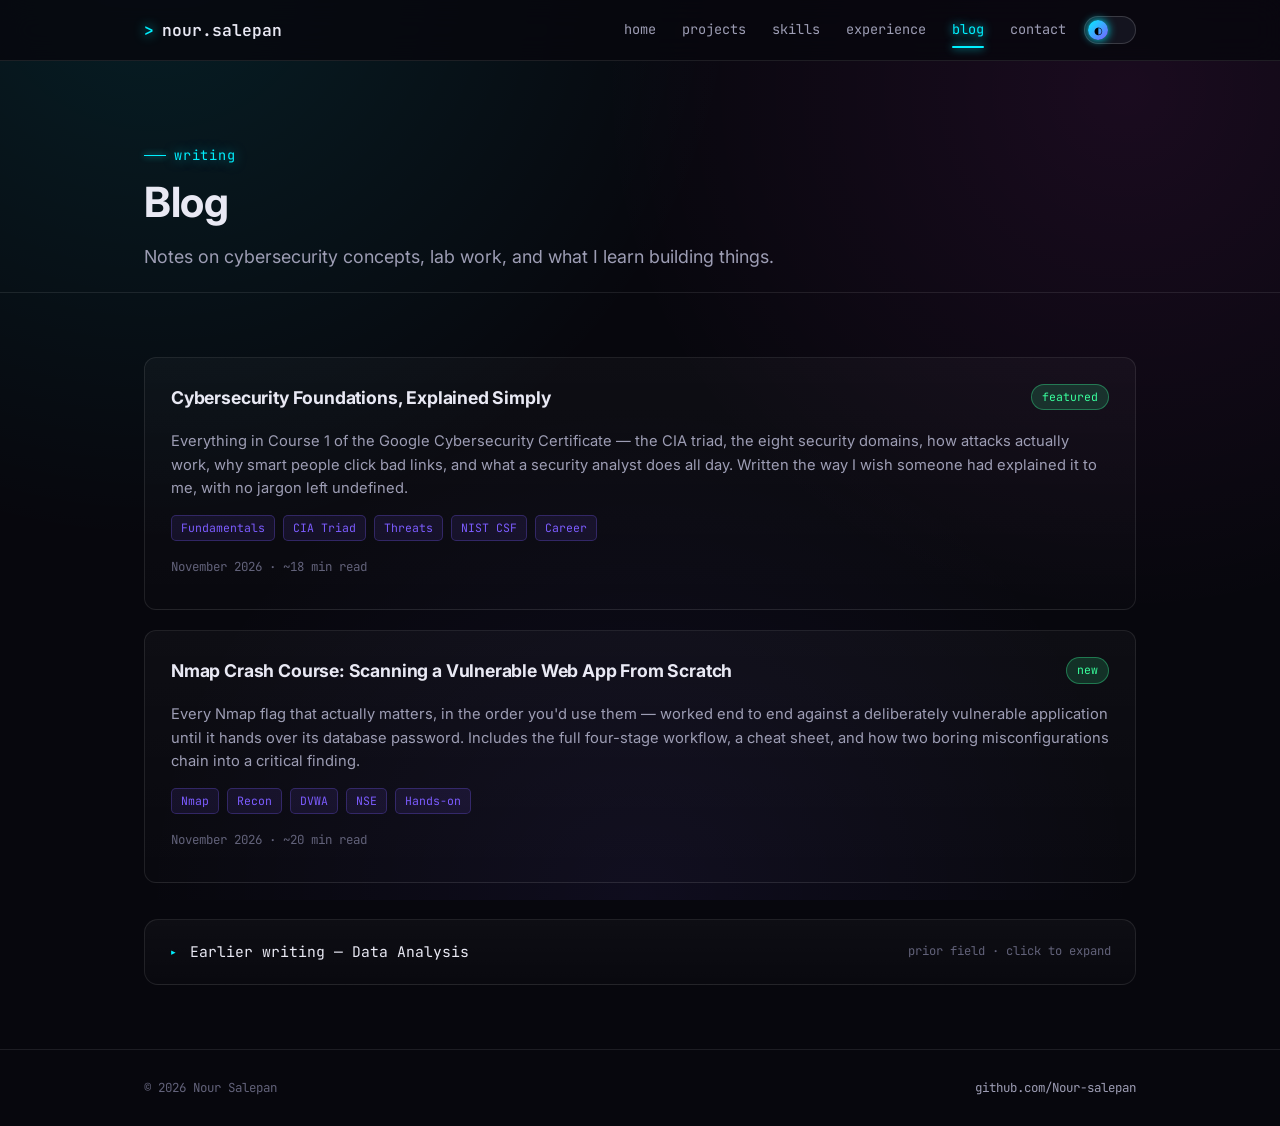
==== commit f614847d: "Add Nmap crash course post" ====
--- a/blog.html
+++ b/blog.html
@@ -65,6 +65,29 @@
         </div>
       </a>
 
+      <a href="post-nmap-crash-course.html" class="card" style="display: block; margin-bottom: 20px;">
+        <div class="card-header">
+          <h3>Nmap Crash Course: Scanning a Vulnerable Web App From Scratch</h3>
+          <span class="status">new</span>
+        </div>
+        <p>
+          Every Nmap flag that actually matters, in the order you'd use them — worked end to end
+          against a deliberately vulnerable application until it hands over its database
+          password. Includes the full four-stage workflow, a cheat sheet, and how two boring
+          misconfigurations chain into a critical finding.
+        </p>
+        <div class="tag-list">
+          <span class="tag-chip">Nmap</span>
+          <span class="tag-chip">Recon</span>
+          <span class="tag-chip">DVWA</span>
+          <span class="tag-chip">NSE</span>
+          <span class="tag-chip">Hands-on</span>
+        </div>
+        <div class="blog-date" style="font-family: var(--mono); font-size: 0.78rem; color: var(--text-faint);">
+          November 2026 · ~20 min read
+        </div>
+      </a>
+
       <details class="archive">
         <summary>
           Earlier writing — Data Analysis
